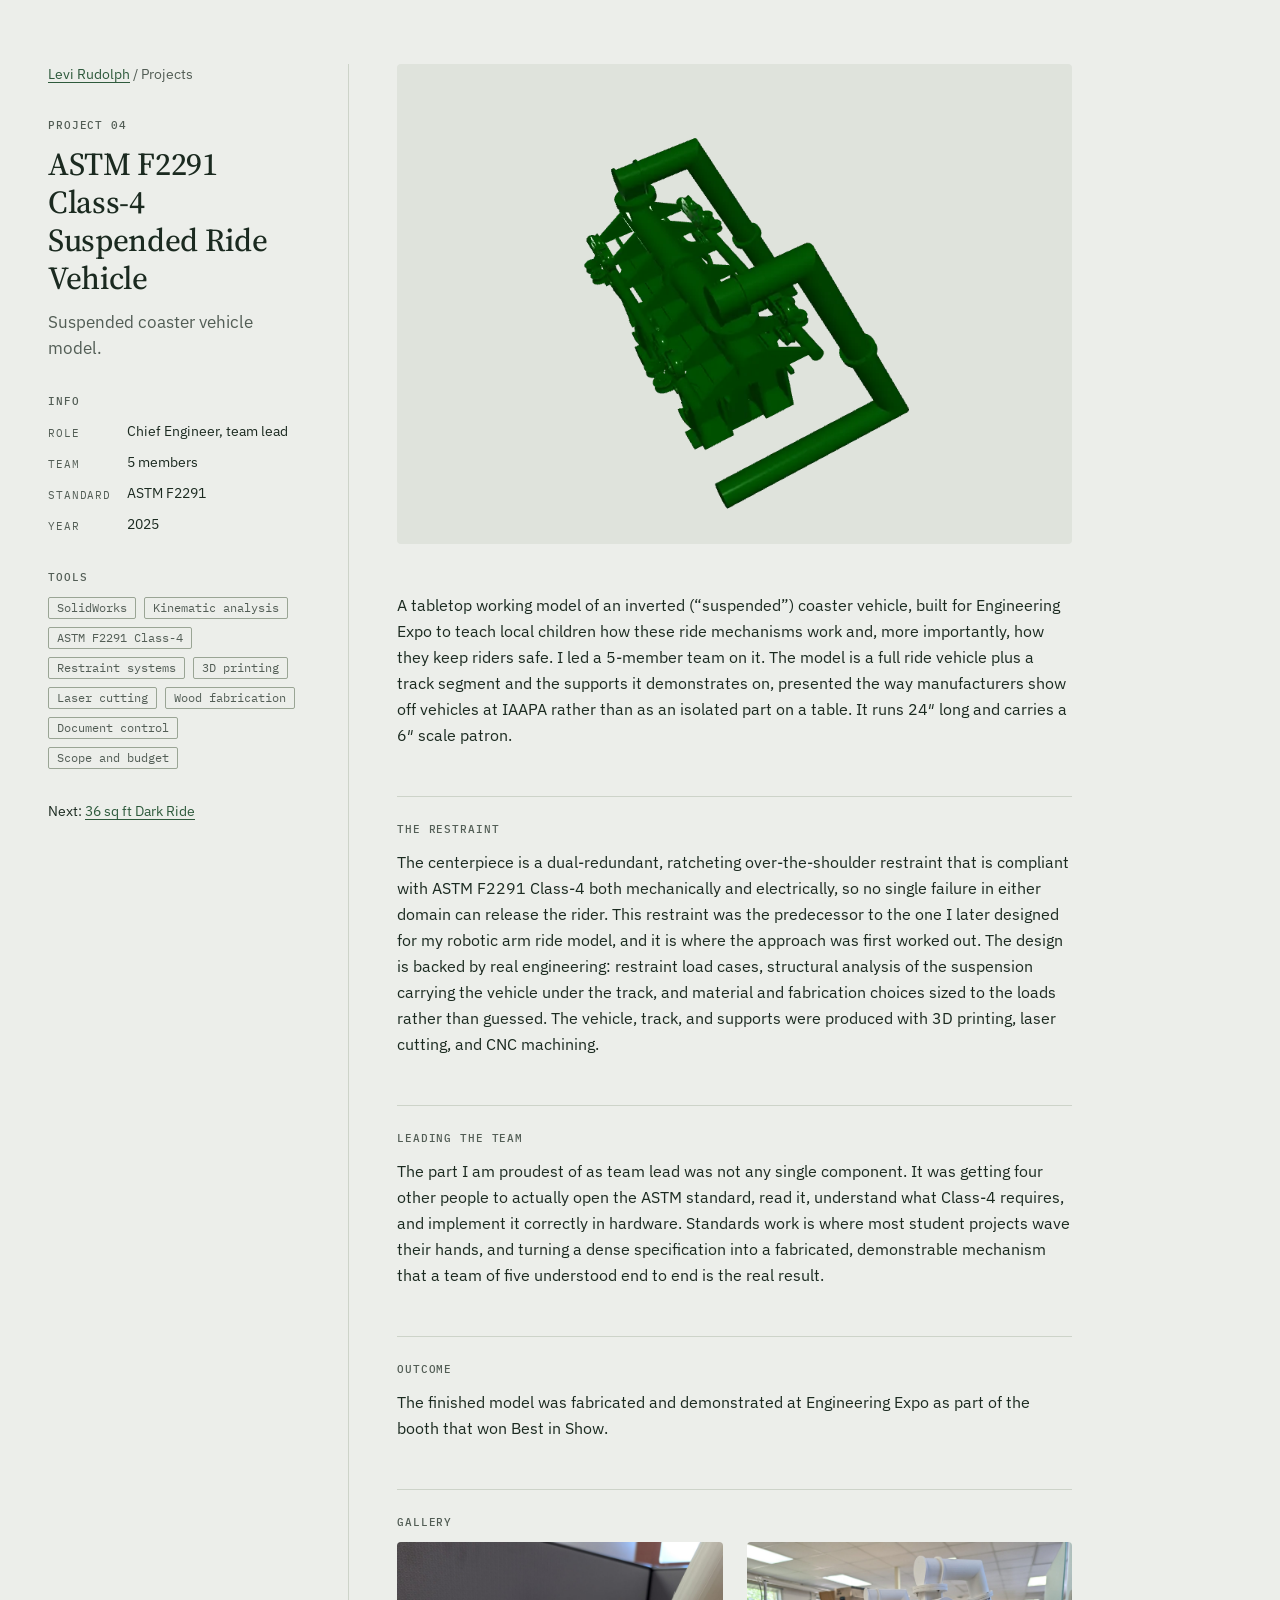
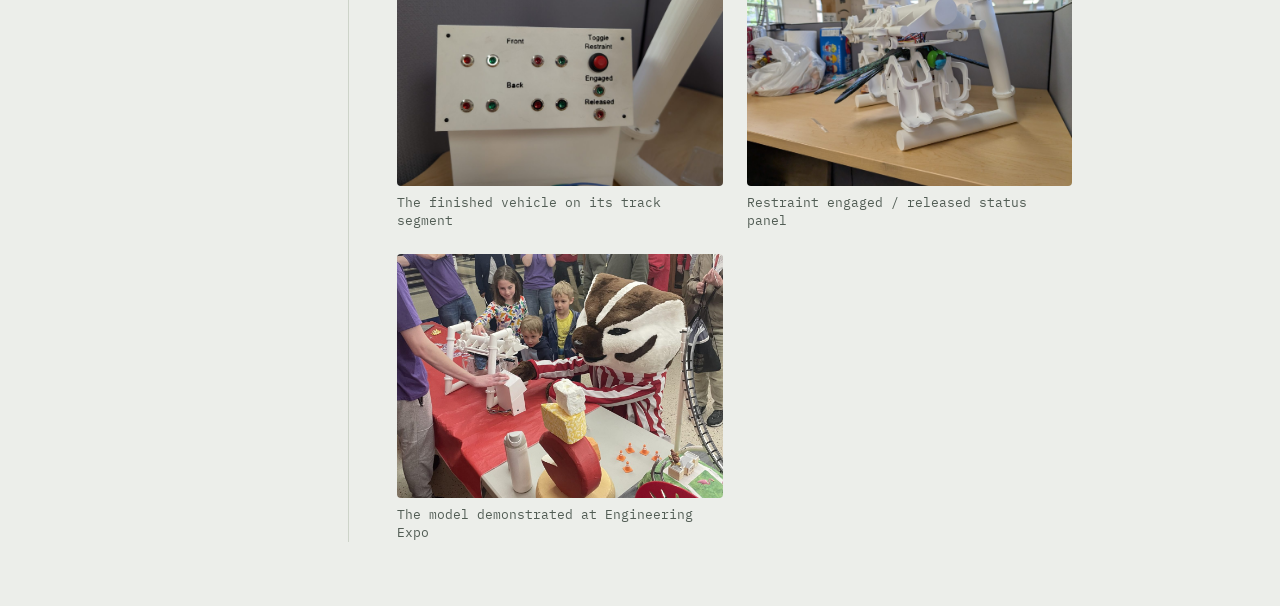
==== projects/suspended-vehicle/index.html @ fa71d83c "new site just dropped new site just dropped" ====
<!doctype html>
<html lang="en">
<head>
<meta charset="utf-8">
<meta name="viewport" content="width=device-width, initial-scale=1">
<title>ASTM F2291 Class-4 Suspended Ride Vehicle · Levi Rudolph</title>
<meta name="description" content="Suspended coaster vehicle model.">
<link rel="preconnect" href="https://fonts.googleapis.com">
<link rel="preconnect" href="https://fonts.gstatic.com" crossorigin>
<link href="https://fonts.googleapis.com/css2?family=IBM+Plex+Mono:wght@400;500&amp;family=IBM+Plex+Sans:ital,wght@0,400;0,500;1,400&amp;family=Source+Serif+4:ital,opsz,wght@0,8..60,400;0,8..60,500;1,8..60,400&amp;display=swap" rel="stylesheet">
<link rel="stylesheet" href="/assets/css/site.css">
</head>
<body>
<div class="ev-layout">







<aside class="ev-side">
  <p class="ev-small"><a class="ev-link" href="/">Levi Rudolph</a> <span class="ev-muted">/ Projects</span></p>
  <div class="ev-stack">
    <p class="ev-label" style="margin:0">Project 04</p>
    <h1 class="ev-dtitle">ASTM F2291 Class-4 Suspended Ride Vehicle</h1>
    <p class="ev-headline">Suspended coaster vehicle model.</p>
  </div>
  
  <div>
    <h2 class="ev-label">Info</h2>
    <dl class="ev-info">
      <dt>Role</dt><dd>Chief Engineer, team lead</dd>
      <dt>Team</dt><dd>5 members</dd>
      <dt>Standard</dt><dd>ASTM F2291</dd>
      <dt>Year</dt><dd>2025</dd>
      
    </dl>
  </div>
  
  
  <div>
    <h2 class="ev-label">Tools</h2>
    <div class="ev-tags"><span class="ev-tag">SolidWorks</span><span class="ev-tag">Kinematic analysis</span><span class="ev-tag">ASTM F2291 Class-4</span><span class="ev-tag">Restraint systems</span><span class="ev-tag">3D printing</span><span class="ev-tag">Laser cutting</span><span class="ev-tag">Wood fabrication</span><span class="ev-tag">Document control</span><span class="ev-tag">Scope and budget</span></div>
  </div>
  
  <p class="ev-small">Next: <a class="ev-link" href="/projects/dark-ride/">36 sq ft Dark Ride</a></p>
</aside>

<main class="ev-main ev-detail">
  <img class="ev-cover is-model" src="/images/suspended-spin.webp" alt="Spinning 3D model of the suspended ride vehicle">

  <section class="ev-prose">
    <p>A tabletop working model of an inverted (“suspended”) coaster vehicle, built for Engineering Expo to teach local children how these ride mechanisms work and, more importantly, how they keep riders safe. I led a 5-member team on it. The model is a full ride vehicle plus a track segment and the supports it demonstrates on, presented the way manufacturers show off vehicles at IAAPA rather than as an isolated part on a table. It runs 24″ long and carries a 6″ scale patron.</p>
  </section>

  
  <section class="ev-sec ev-prose">
    <h2 class="ev-label">The restraint</h2>
    <p>The centerpiece is a dual-redundant, ratcheting over-the-shoulder restraint that is compliant with ASTM F2291 Class-4 both mechanically and electrically, so no single failure in either domain can release the rider. This restraint was the predecessor to the one I later designed for my robotic arm ride model, and it is where the approach was first worked out. The design is backed by real engineering: restraint load cases, structural analysis of the suspension carrying the vehicle under the track, and material and fabrication choices sized to the loads rather than guessed. The vehicle, track, and supports were produced with 3D printing, laser cutting, and CNC machining.</p>
  </section>
  
  <section class="ev-sec ev-prose">
    <h2 class="ev-label">Leading the team</h2>
    <p>The part I am proudest of as team lead was not any single component. It was getting four other people to actually open the ASTM standard, read it, understand what Class-4 requires, and implement it correctly in hardware. Standards work is where most student projects wave their hands, and turning a dense specification into a fabricated, demonstrable mechanism that a team of five understood end to end is the real result.</p>
  </section>
  
  <section class="ev-sec ev-prose">
    <h2 class="ev-label">Outcome</h2>
    <p>The finished model was fabricated and demonstrated at Engineering Expo as part of the booth that won Best in Show.</p>
  </section>
  

  
  <section class="ev-sec">
    <h2 class="ev-label">Gallery</h2>
    <div class="ev-gallery">
      
      <figure class="ev-fig">
        <img class="" src="/images/suspended-vehicle-photo.jpg" alt="Full suspended ride vehicle and track segment" loading="lazy">
        <figcaption>The finished vehicle on its track segment</figcaption>
      </figure>
      
      <figure class="ev-fig">
        <img class="" src="/images/suspended-control-panel.jpg" alt="Restraint engaged and released status panel" loading="lazy">
        <figcaption>Restraint engaged / released status panel</figcaption>
      </figure>
      
      <figure class="ev-fig">
        <img class="" src="/images/suspended-expo.jpg" alt="The model demonstrated at Engineering Expo" loading="lazy">
        <figcaption>The model demonstrated at Engineering Expo</figcaption>
      </figure>
      
    </div>
  </section>
  
</main>

</div>
</body>
</html>
---- assets/css/site.css ----
/* Evergreen design system: Stone (light) theme */
:root{
  --surface-page:#eceeea; --surface-raised:#f7f8f5; --surface-sunk:#dfe3dc;
  --ink:#1b2a20; --ink-muted:#525d55; --green:#2e5a3c; --green-strong:#234a30; --on-green:#f7f8f5;
  --line:#cdd3c9; --line-strong:#9aa595;
  --serif:"Source Serif 4",Georgia,"Times New Roman",serif;
  --sans:"IBM Plex Sans","Helvetica Neue",Arial,sans-serif;
  --mono:"IBM Plex Mono",ui-monospace,Menlo,monospace;
}
*{box-sizing:border-box}
html{background:var(--surface-page)}
body{margin:0;background:var(--surface-page);color:var(--ink);font-family:var(--sans);font-size:16px;line-height:26px;-webkit-text-size-adjust:100%}
img{max-width:100%}
a{color:var(--green)}a:hover{color:var(--green-strong)}

/* Layout */
.ev-layout{display:grid;grid-template-columns:300px minmax(0,1fr);max-width:1120px;padding:64px 48px}
.ev-side{padding-right:48px;display:flex;flex-direction:column;gap:32px;align-self:start}
.ev-main{border-left:1px solid var(--line);padding-left:48px;min-width:0;display:flex;flex-direction:column;gap:64px}
.ev-main.ev-detail{gap:48px}
@media (min-width:801px) and (min-height:900px){.ev-side{position:sticky;top:64px}}

/* Type */
.ev-label{font-family:var(--mono);font-size:11px;line-height:16px;font-weight:500;letter-spacing:.08em;text-transform:uppercase;color:var(--ink-muted);margin:0 0 12px}
.ev-meta{font-family:var(--mono);font-size:13px;line-height:18px;color:var(--ink-muted);margin:8px 0 12px}
.ev-ptitle{font-family:var(--serif);font-size:22px;line-height:28px;font-weight:500;margin:0;color:var(--ink)}
.ev-ptitle a{color:inherit;text-decoration:none}
.ev-ptitle a:hover{color:var(--green);text-decoration:underline;text-decoration-thickness:1px;text-underline-offset:4px}
.ev-name{font-family:var(--serif);font-size:40px;line-height:44px;font-weight:500;letter-spacing:-.01em;margin:8px 0 0}
.ev-dtitle{font-family:var(--serif);font-size:32px;line-height:38px;font-weight:500;letter-spacing:-.01em;margin:0}
.ev-headline{font-size:17px;line-height:26px;color:var(--ink-muted);margin:0}
.ev-small{margin:0;font-size:14px;line-height:21px}
.ev-muted{color:var(--ink-muted)}
.ev-note{font-family:var(--mono);font-size:13px;line-height:18px;color:var(--ink-muted);margin:0}
.ev-h3{font-family:var(--serif);font-size:17px;line-height:24px;font-weight:500;margin:0 0 12px}
.ev-prose p{margin:0 0 12px;max-width:68ch}
.ev-prose p:last-child{margin-bottom:0}
.ev-stack{display:flex;flex-direction:column;gap:12px}

/* Profile */
.ev-headshot{width:200px;height:200px;border-radius:4px;object-fit:cover;object-position:50% 20%;background:var(--surface-sunk);display:block;align-self:center;margin-bottom:8px}

/* Rows */
.ev-list{list-style:none;margin:0;padding:0}
.ev-row{display:grid;grid-template-columns:minmax(0,1fr) 200px;gap:24px;padding:24px 0;border-bottom:1px solid var(--line)}
.ev-row:first-child{padding-top:0}
.ev-row.ev-text{grid-template-columns:minmax(0,1fr)}
.ev-p{margin:0 0 12px}
.ev-thumblink{display:block;align-self:start}
.ev-thumb{width:200px;height:200px;object-fit:cover;display:block;background:var(--surface-sunk);border-radius:0}
.ev-thumb.ev-contain{object-fit:contain;padding:12px}
.ev-bullets{margin:0 0 12px;padding-left:20px}
.ev-bullets li{margin:0 0 8px}
.ev-grid3{display:grid;grid-template-columns:repeat(3,minmax(0,1fr));gap:32px 24px}

/* Tags, links, buttons */
.ev-tags{display:flex;flex-wrap:wrap;gap:8px}
.ev-tag{font-family:var(--mono);font-size:12px;line-height:16px;color:var(--ink-muted);border:1px solid var(--line-strong);border-radius:2px;padding:2px 8px;white-space:nowrap}
.ev-link{color:var(--green);text-decoration:underline;text-decoration-thickness:1px;text-underline-offset:3px}
.ev-link:hover{color:var(--green-strong);text-decoration-thickness:2px}
.ev-btns{display:flex;flex-wrap:wrap;gap:8px}
.ev-btn{font-family:var(--sans);font-size:14px;line-height:20px;font-weight:500;border-radius:2px;padding:12px 16px;border:1px solid var(--green);text-decoration:none;display:inline-block}
.ev-btn.primary{background:var(--green);color:var(--on-green)}
.ev-btn.primary:hover{background:var(--green-strong);border-color:var(--green-strong);color:var(--on-green)}
.ev-btn.secondary{background:transparent;color:var(--green)}
.ev-btn.secondary:hover{background:var(--surface-raised);color:var(--green-strong);border-color:var(--green-strong)}
a:focus-visible{outline:2px solid var(--green);outline-offset:2px}

/* Quick info */
.ev-info{margin:0;display:grid;grid-template-columns:max-content 1fr;column-gap:16px;row-gap:8px;font-size:14px;line-height:21px}
.ev-info dt{font-family:var(--mono);font-size:11px;letter-spacing:.08em;text-transform:uppercase;color:var(--ink-muted);padding-top:2px}
.ev-info dd{margin:0}

/* Project pages */
.ev-cover{width:100%;max-height:560px;object-fit:cover;border-radius:4px;display:block;background:var(--surface-sunk)}
.ev-cover.is-contain{object-fit:contain;max-height:600px}
.ev-cover.is-model{aspect-ratio:1/1;max-height:480px;object-fit:contain}
.ev-cover.is-logo{object-fit:contain;height:380px;padding:40px}
.ev-sec{border-top:1px solid var(--line);padding-top:24px}
.ev-gallery{display:grid;grid-template-columns:repeat(2,minmax(0,1fr));gap:24px}
.ev-fig{margin:0;display:flex;flex-direction:column;gap:8px}
.ev-fig img,.ev-ph{width:100%;aspect-ratio:4/3;object-fit:cover;display:block;background:var(--surface-sunk);border-radius:4px}
.ev-fig img.ev-contain{object-fit:contain;background:var(--surface-raised);border:1px solid var(--line)}
.ev-fig figcaption{font-family:var(--mono);font-size:13px;line-height:18px;color:var(--ink-muted)}

/* Below the stack breakpoint the columns stack */
@media (max-width:800px){
  .ev-layout{grid-template-columns:minmax(0,1fr);padding:32px 16px}
  .ev-side{padding-right:0;padding-bottom:32px}
  .ev-main{border-left:0;border-top:1px solid var(--line);padding-left:0;padding-top:24px;gap:48px}
  .ev-headshot{width:88px;height:88px;align-self:flex-start;margin-bottom:0}
  .ev-grid3{grid-template-columns:repeat(2,minmax(0,1fr))}
}
/* Phones: compact rows with a small square thumbnail beside the title */
@media (max-width:560px){
  .ev-row{grid-template-columns:72px minmax(0,1fr);column-gap:16px;row-gap:0}
  .ev-row>div{display:contents}
  .ev-row>div>*{grid-column:1/-1}
  .ev-row>div>h3,.ev-row>div>.ev-meta{grid-column:2}
  .ev-row.ev-text>div>h3,.ev-row.ev-text>div>.ev-meta{grid-column:1/-1}
  .ev-thumblink,.ev-row>img{grid-column:1;grid-row:1/span 2}
  .ev-thumb{width:72px;height:72px}
  .ev-thumb.ev-contain{padding:8px}
  .ev-gallery{grid-template-columns:minmax(0,1fr)}
}
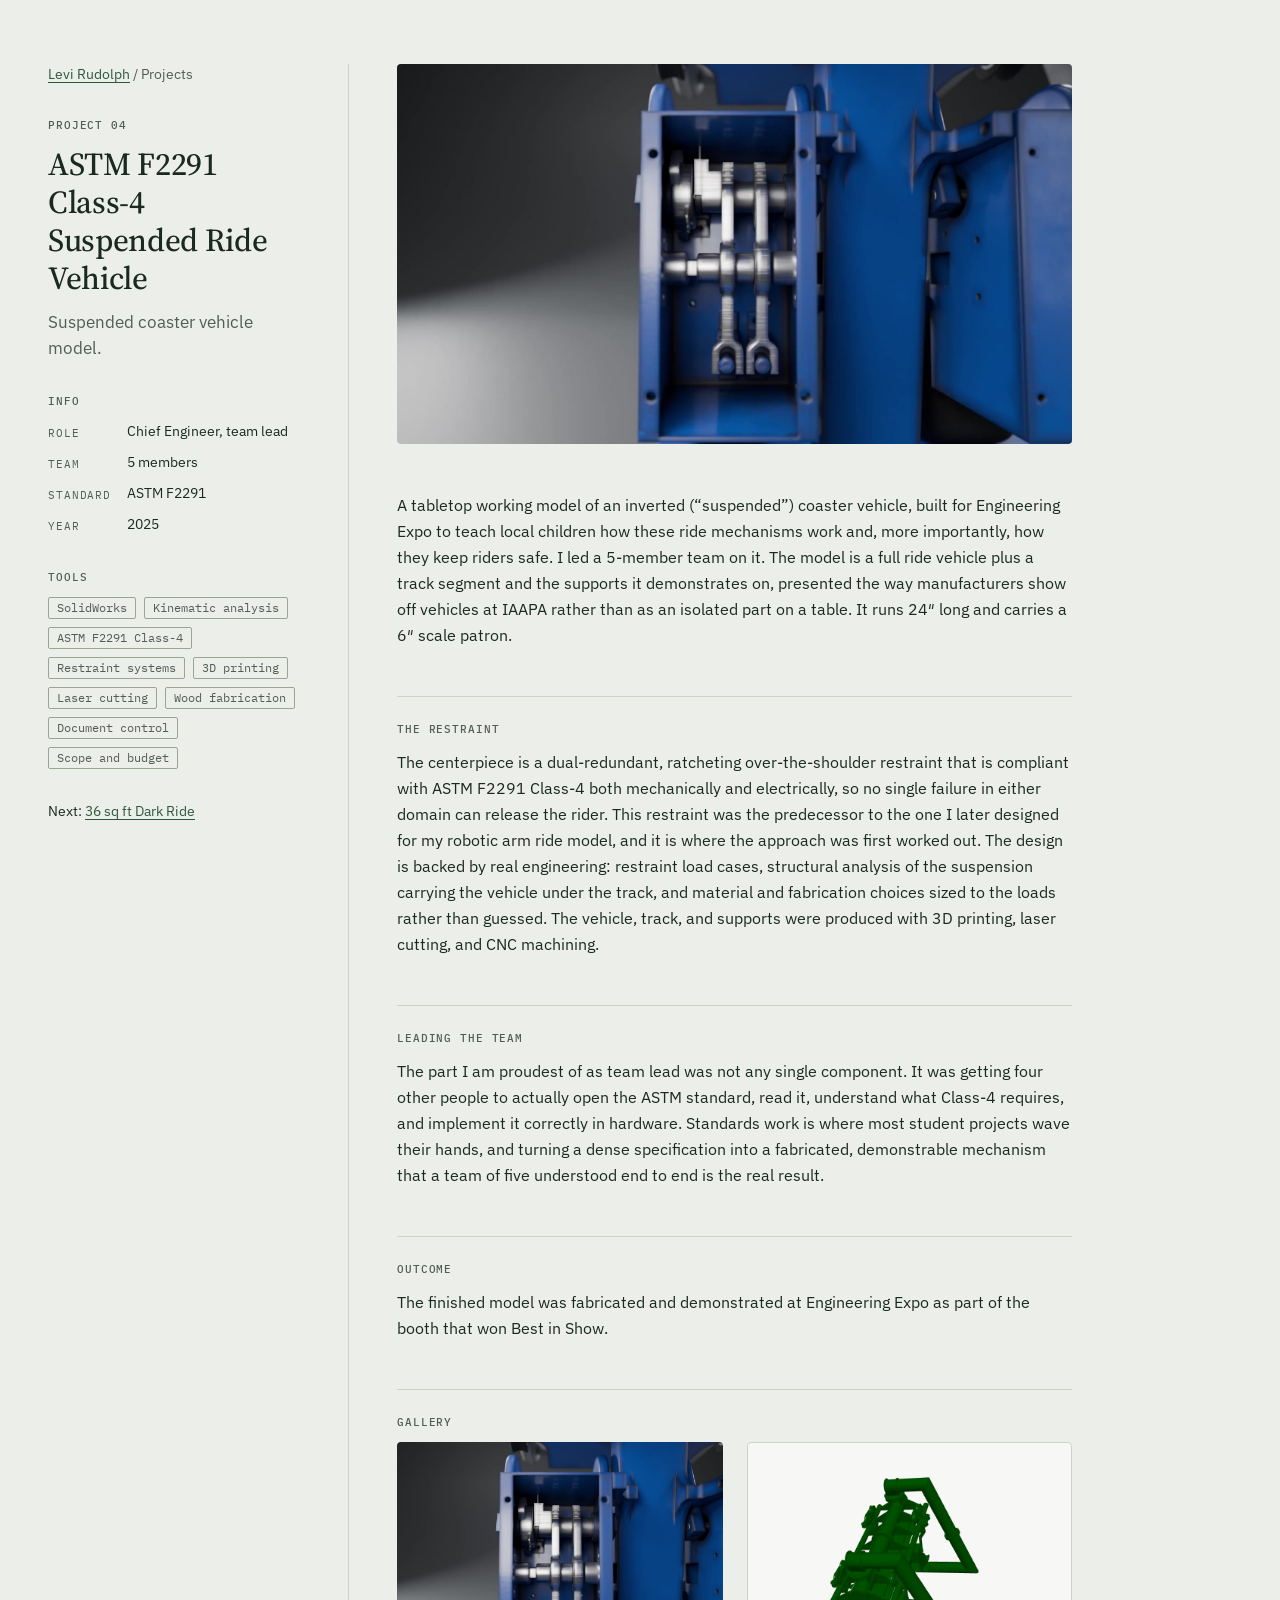
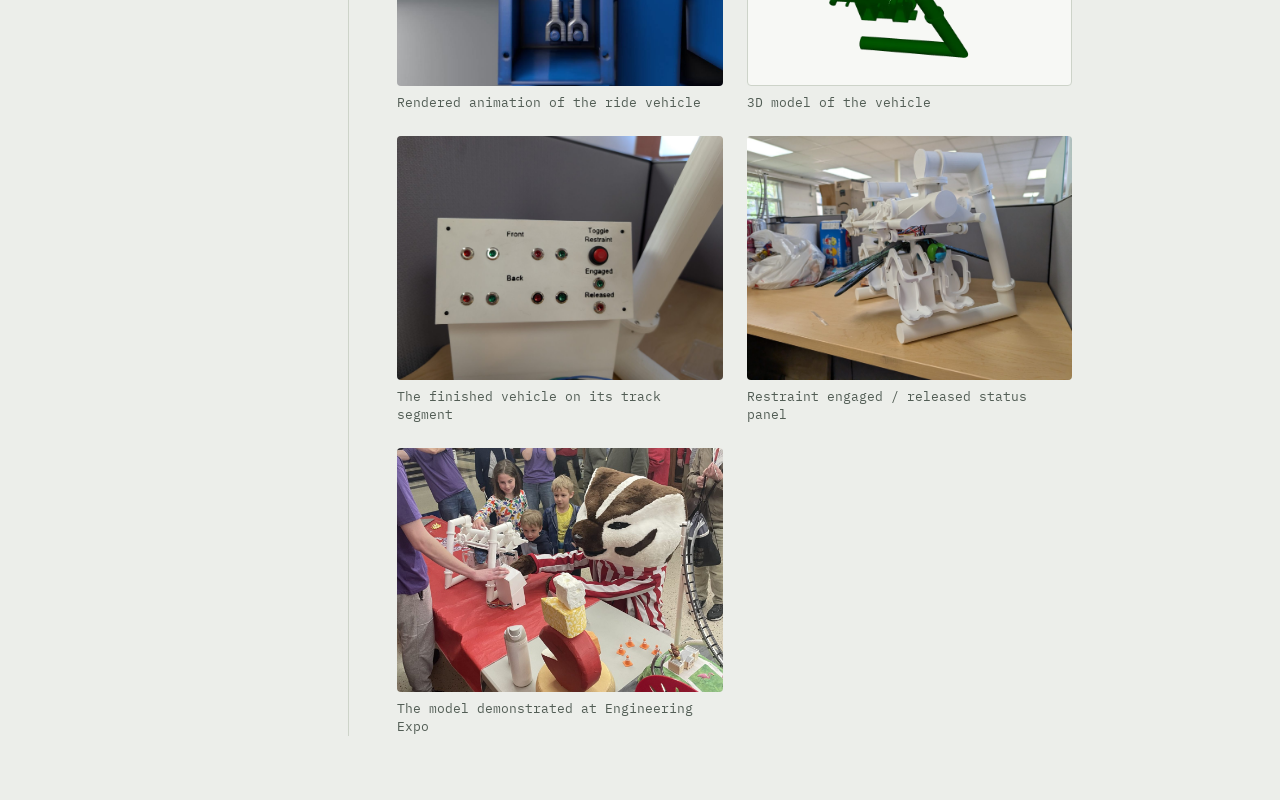
==== commit 486ed9ee: "New hero header for Suspended ride project." ====
--- a/projects/suspended-vehicle/index.html
+++ b/projects/suspended-vehicle/index.html
@@ -48,7 +48,7 @@
 </aside>
 
 <main class="ev-main ev-detail">
-  <img class="ev-cover is-model" src="/images/suspended-spin.webp" alt="Spinning 3D model of the suspended ride vehicle">
+  <video class="ev-cover is-video" src="/images/suspended-hero.mp4" poster="/images/suspended-hero-poster.jpg" autoplay muted loop playsinline aria-label="Rendered animation of the suspended ride vehicle"></video>
 
   <section class="ev-prose">
     <p>A tabletop working model of an inverted (“suspended”) coaster vehicle, built for Engineering Expo to teach local children how these ride mechanisms work and, more importantly, how they keep riders safe. I led a 5-member team on it. The model is a full ride vehicle plus a track segment and the supports it demonstrates on, presented the way manufacturers show off vehicles at IAAPA rather than as an isolated part on a table. It runs 24″ long and carries a 6″ scale patron.</p>
@@ -75,6 +75,8 @@
   <section class="ev-sec">
     <h2 class="ev-label">Gallery</h2>
     <div class="ev-gallery">
+      <figure class="ev-fig"><video src="/images/suspended-hero.mp4" poster="/images/suspended-hero-poster.jpg" autoplay muted loop playsinline aria-label="Rendered animation of the suspended ride vehicle"></video><figcaption>Rendered animation of the ride vehicle</figcaption></figure>
+      <figure class="ev-fig"><img class="ev-contain" src="/images/suspended-spin.webp" alt="Spinning 3D model of the suspended ride vehicle" loading="lazy"><figcaption>3D model of the vehicle</figcaption></figure>
       
       <figure class="ev-fig">
         <img class="" src="/images/suspended-vehicle-photo.jpg" alt="Full suspended ride vehicle and track segment" loading="lazy">
--- a/assets/css/site.css
+++ b/assets/css/site.css
@@ -22,6 +22,7 @@
 
 /* Type */
 .ev-label{font-family:var(--mono);font-size:11px;line-height:16px;font-weight:500;letter-spacing:.08em;text-transform:uppercase;color:var(--ink-muted);margin:0 0 12px}
+.ev-section-title{font-family:var(--serif);font-size:30px;line-height:36px;font-weight:500;letter-spacing:-.01em;color:var(--ink);margin:0 0 24px}
 .ev-meta{font-family:var(--mono);font-size:13px;line-height:18px;color:var(--ink-muted);margin:8px 0 12px}
 .ev-ptitle{font-family:var(--serif);font-size:22px;line-height:28px;font-weight:500;margin:0;color:var(--ink)}
 .ev-ptitle a{color:inherit;text-decoration:none}
@@ -75,11 +76,12 @@
 .ev-cover{width:100%;max-height:560px;object-fit:cover;border-radius:4px;display:block;background:var(--surface-sunk)}
 .ev-cover.is-contain{object-fit:contain;max-height:600px}
 .ev-cover.is-model{aspect-ratio:1/1;max-height:480px;object-fit:contain}
+.ev-cover.is-video{aspect-ratio:16/9;max-height:none;object-fit:cover;background:#000}
 .ev-cover.is-logo{object-fit:contain;height:380px;padding:40px}
 .ev-sec{border-top:1px solid var(--line);padding-top:24px}
 .ev-gallery{display:grid;grid-template-columns:repeat(2,minmax(0,1fr));gap:24px}
 .ev-fig{margin:0;display:flex;flex-direction:column;gap:8px}
-.ev-fig img,.ev-ph{width:100%;aspect-ratio:4/3;object-fit:cover;display:block;background:var(--surface-sunk);border-radius:4px}
+.ev-fig img,.ev-fig video,.ev-ph{width:100%;aspect-ratio:4/3;object-fit:cover;display:block;background:var(--surface-sunk);border-radius:4px}
 .ev-fig img.ev-contain{object-fit:contain;background:var(--surface-raised);border:1px solid var(--line)}
 .ev-fig figcaption{font-family:var(--mono);font-size:13px;line-height:18px;color:var(--ink-muted)}
 
@@ -102,4 +104,5 @@
   .ev-thumb{width:72px;height:72px}
   .ev-thumb.ev-contain{padding:8px}
   .ev-gallery{grid-template-columns:minmax(0,1fr)}
+  .ev-section-title{font-size:26px;line-height:32px;margin-bottom:20px}
 }
